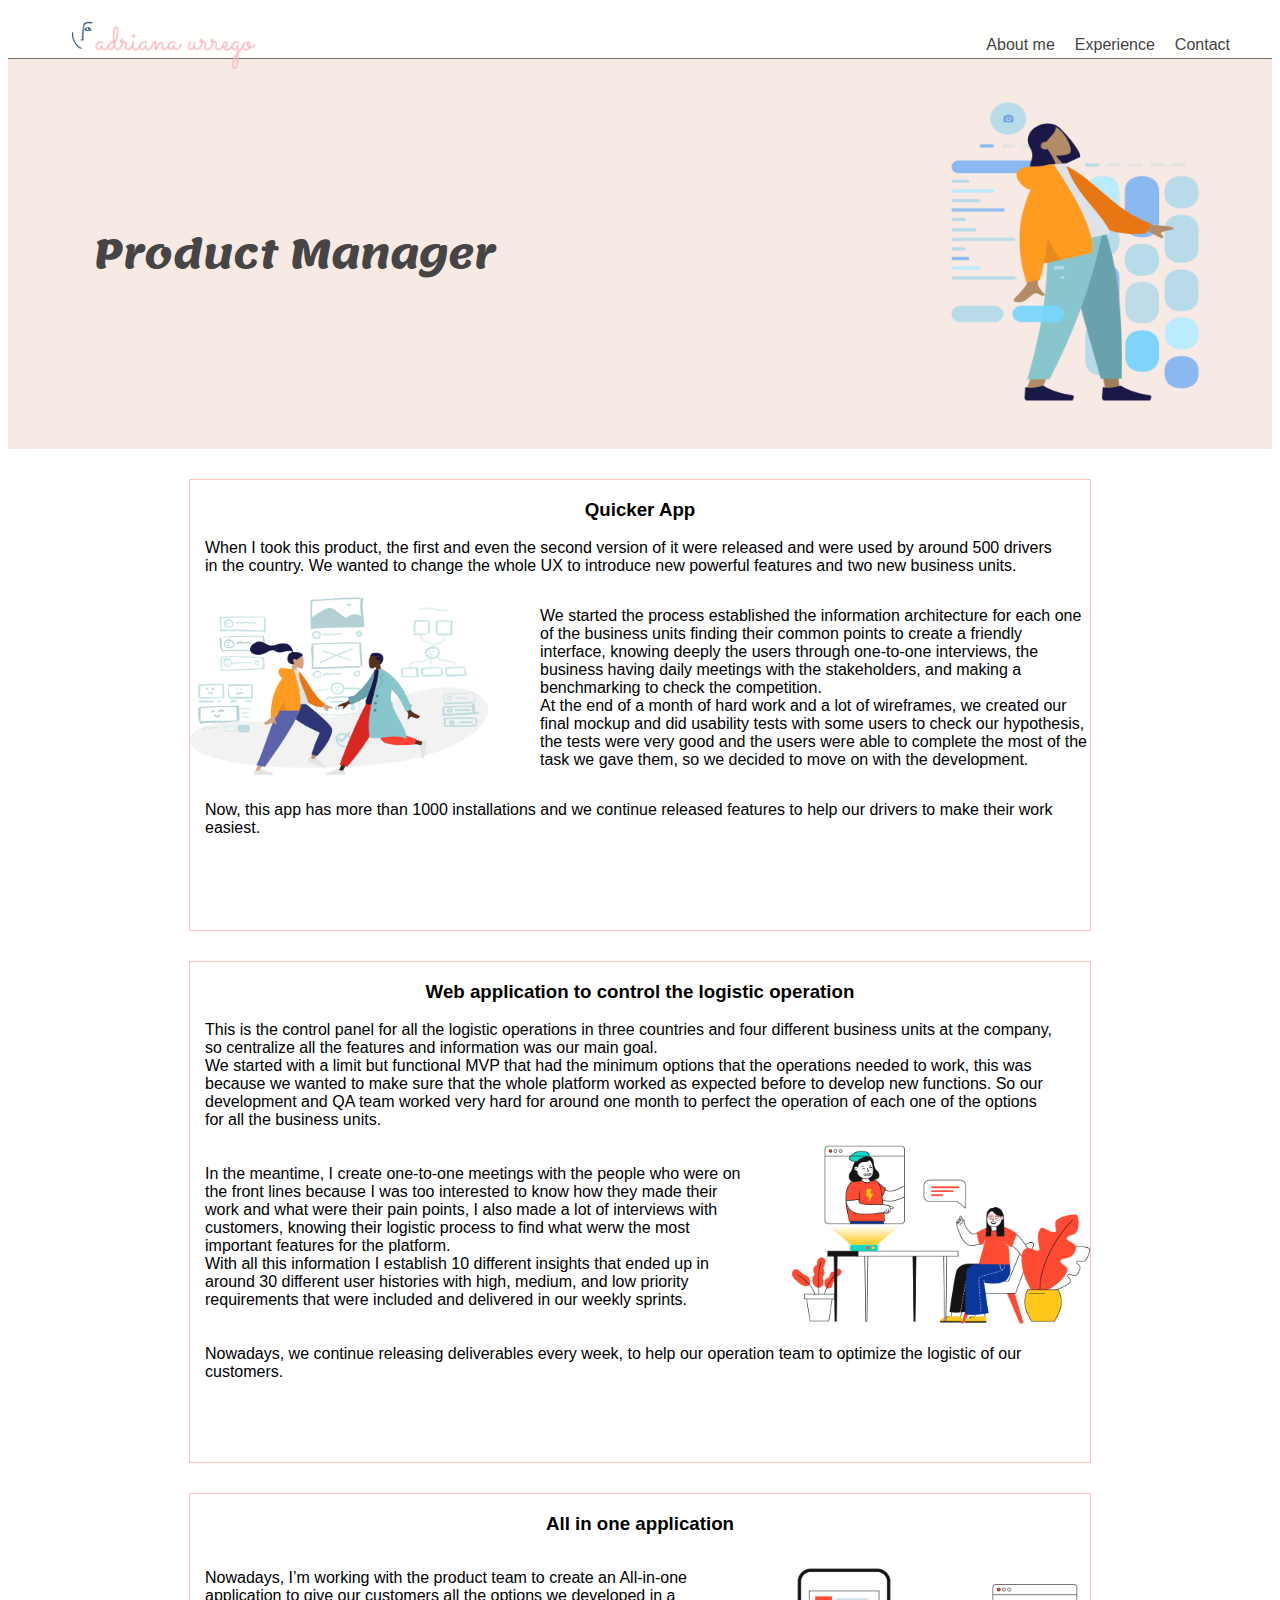
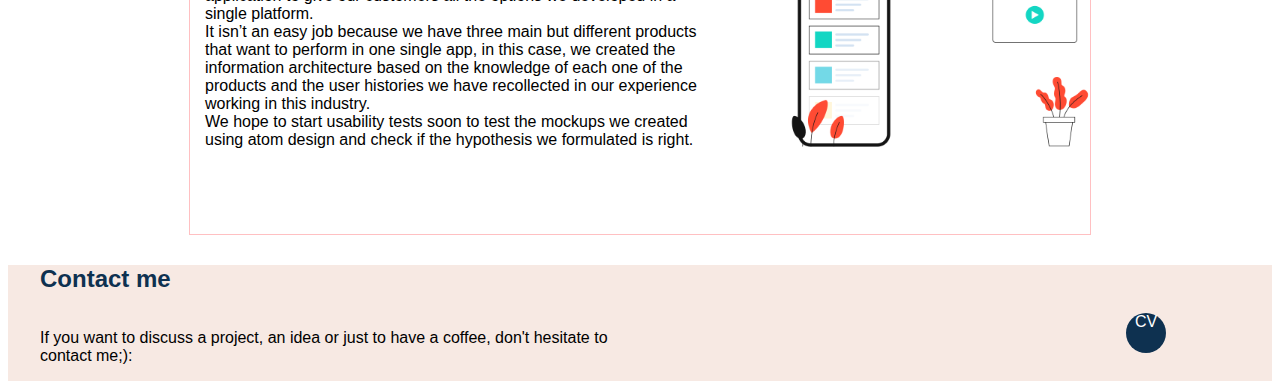
==== Product-manager/index.html @ 3c4f6ef2 "Version resposive para todas las subpaginas" ====
<!DOCTYPE html>
<html lang="en">
<head>
    <meta charset="UTF-8">
    <meta name="description" content="This is the Adriana Urrego's web site">
    <meta name="robots" content="index,follow">
    <meta name="viewport" content="width=device-width, initial-scale=1.0">
    <title>Product Management</title>
    <link rel="icon" type="image.png" href="../Images/favicon.png" />
    <link href="https://fonts.googleapis.com/css2?family=Lemonada&display=swap" rel="stylesheet">
    <link rel="stylesheet" href="./css/estilos.css">
</head>
<body>
    <i class="icon-menu burger-button" id="burger-menu"></i>
    <header class="header">
        <div class="container">
            <figure class="logo">
                <img src= "../Images/logo.png" height= "70" alt="Logo de http://adrianaurrego.com"> 
            </figure>
            <nav class="menu">
                <ol>
                    <li>
                        <a class="link" href="../Index.html" target="blank">About me</a>
                    </li>
                    <li>
                        <a class="link" href="../Index.html" target="blank">Experience</a>
                    </li>
                    <li>
                        <a class="link" href="../Index.html" target="blank">Contact</a>
                    </li>
                </ol>
            </nav>
        </div>
    </header>
    <section class="hero">
        <div class="container">
            <h1 class="hero-sentence">
                 <strong>Product Manager</strong>
            </h1>
            <figure class="hero-imageContainer">
                <img class="hero-image" src="./Images/Product-manager-hero.png" width="250" height="300" alt="Imagen principal del sitio"> 
            </figure>
        </div>
    </section>
    <section class="experience-container-first">
        <div class="container">
            <h3>Quicker App</h3>
            <p class="experince-sentence">
                When I took this product, the first and even the second version of it were released and were used by around 500 drivers in the country. We wanted to change the whole UX to introduce new powerful features and two new business units.
            </p>
            <section class="sentence-img-container">
                <p class="experience-sentence-middle">
                    We started the process established the information architecture for each one of the business units finding their common points to create a friendly interface, knowing deeply the users through one-to-one interviews, the business having daily meetings with the stakeholders, and making a benchmarking to check the competition.<br> At the end of a month of hard work and a lot of wireframes, we created our final mockup and did usability tests with some users to check our hypothesis, the tests were very good and the users were able to complete the most of the task we gave them, so we decided to move on with the development.
                </p>
                <figure class="experience-image">
                    <img src="./Images/Quicker-app.png" width="300" height="180" alt="Imagen de los proyectos de control de combustible">
                </figure>
            </section>
            <p class="experince-sentence">
                Now, this app has more than 1000 installations and we continue released features to help our drivers to make their work easiest.
            </p>
        </div>
    </section>
    <section class="experience-container">
        <div class="container">
            <h3>Web application to control the logistic operation</h3>
            <p class="experince-sentence">
                This is the control panel for all the logistic operations in three countries and four different business units at the company, so centralize all the features and information was our main goal.<br> We started with a limit but functional MVP that had the minimum options that the operations needed to work, this was because we wanted to make sure that the whole platform worked as expected before to develop new functions. So our development and QA team worked very hard for around one month to perfect the operation of each one of the options for all the business units.
            </p>
            <section class="sentence-img-container">
                <p class="experience-sentence-middle-left">
                    In the meantime, I create one-to-one meetings with the people who were on the front lines because I was too interested to know how they made their work and what were their pain points, I also made a lot of interviews with customers, knowing their logistic process to find what werw the most important features for the platform.<br> With all this information I establish 10 different insights that ended up in around 30 different user histories with high, medium, and low priority requirements that were included and delivered in our weekly sprints.
                </p>
                <figure class="experience-image">
                    <img src="./Images/Logistic-operation.png" width="300" height="180" alt="Imagen de FleetSAP">
                </figure>
            </section>
            <p class="experince-sentence">
                Nowadays, we continue releasing deliverables every week, to help our operation team to optimize the logistic of our customers.
            </p>
        </div>
    </section>
    <section class="experience-container-last">
        <div class="container">
            <h3>All in one application</h3>
            <section class="sentence-img-container">
                <p class="experince-sentence-last">
                    Nowadays, I’m working with the product team to create an All-in-one application to give our customers all the options we developed in a single platform.<br> It isn’t an easy job because we have three main but different products that want to perform in one single app, in this case, we created the information architecture based on the knowledge of each one of the products and the user histories we have recollected in our experience working in this industry.<br> We hope to start usability tests soon to test the mockups we created using atom design and check if the hypothesis we formulated is right.
                </p>
                <figure class="experience-image">
                    <img src="./Images/All-in-one.png" width="300" height="180" alt="Imagen de los proyectos de control de combustible">
                </figure>
            </section>
        </div>
    </section>
    <section id="Contact" class="contact">
        <div class="container">
            <div>
                <h2>Contact me</h2>
            </div>
            <div class="form-and-social">
                <!-- <form action="" class="form-email">
                    <div>
                        <div class="name-container">
                            <label for="name">Name</label>
                            <input type="text" id="name" class="input-name" name="name"><br/> 
                        </div>                        
                        <div class="email-container">
                            <label for="email">Email</label>
                            <input type="email" id="email" class="input-email" name="email"><br/> 
                        </div>    
                        <div class="message-container"> 
                            <label for="message">Message</label>                            
                            <input type="text" placeholder="Leave your message here" id="message" class="input-message" name="message"><br/>                             
                        </div>    
                    </div>
                    <div>
                        <button class="contact-button" type="submit">Send</button>
                    </div>
                </form> -->
                <p>If you want to discuss a project, an idea or just to have a coffee, don't hesitate to contact me;):</p>
                <div class="social">
                    <!-- <a href="" class="social-link gmail"></a> -->
                    <a href="https://twitter.com/Adri_urrego18" target="_blank" class="social-link twitter"></a>
                    <a href="https://www.linkedin.com/in/luz-adriana-urrego-m%C3%A9ndez-198406157/" target="_blank" class="social-link linkedin"></a>
                    <a href="https://github.com/AdrianaUrrego" target="_blank" class="social-link github"></a>
                    <a href="https://drive.google.com/file/d/14F1HP_ku7TA9KBJvaArZI9HIznFGgoQk/view?usp=sharing" target="_blank" class="social-link cv">CV</a>
                </div>
            </div>            
        </div>
    </section>
    <script>     
        console.log ();   
        const ipad = window.matchMedia('screen and (max-width: 767px)');
        const menu = document.querySelector('.menu');
        // console.log(menu);
        const burgerButton = document.querySelector('#burger-menu');
        // console.log(burgerButton);


        ipad.addListener(validation)

        function validation(event){
            console.log(event.matches);
            if (event.matches) {
                burgerButton.addEventListener('click', hideShow)
            } else {
                burgerButton.removeEventListener('click', hideShow)
            }
        }
        validation(ipad);

        function hideShow() {
            if (menu.classList.contains('is-active')) {
                menu.classList.remove('is-active');
            } else{
                menu.classList.add('is-active');
            }
        }
    </script>
</body>
</html>
---- Product-manager/css/estilos.css ----
@font-face {
    font-family: 'icomoon';
    src:  url('../fonts/icomoon.eot?bic415');
    src:  url('../fonts/icomoon.eot?bic415#iefix') format('embedded-opentype'),
      url('../fonts/icomoon.ttf?bic415') format('truetype'),
      url('../fonts/icomoon.woff?bic415') format('woff'),
      url('../fonts/icomoon.svg?bic415#icomoon') format('svg');
    font-weight: normal;
    font-style: normal;
    font-display: block;
  }
  
  [class^="icon-"], [class*=" icon-"] {
    /* use !important to prevent issues with browser extensions that change fonts */
    font-family: 'icomoon' !important;
    speak: never;
    font-style: normal;
    font-weight: normal;
    font-variant: normal;
    text-transform: none;
    line-height: 1;
  
    /* Better Font Rendering =========== */
    -webkit-font-smoothing: antialiased;
    -moz-osx-font-smoothing: grayscale;
  }
  
  .icon-menu:before {
    content: "\e900";
  }

html {    
    font-family: Verdana, Geneva, Tahoma, sans-serif;
}
.header{
    background-color: #FFFFFE;
    color: #464444;
    display: flex;
    justify-content: space-between;
    height: 50px;
    align-items: center;
    border-bottom: 1px solid #707070;
    flex-wrap: wrap;
}
.menu{
    height: inherit;
}
.header ol{
    margin: 0;
    padding: 0;
    list-style: none;
    display: flex;
    height: inherit;
}
.header ol li{
    height: inherit;
}
.logo{
    margin:0;
}
.header a{
    color: #464444;
    text-decoration: none;
    height: inherit;
    display: flex;
    align-items: center;
    padding: 0 10px;
}
.hero{
    height: 390px;
    background-color: #F7E9E3;  
    color: #464444;
    display: flex;
    align-items: center;
    justify-content: space-between;
    flex-wrap: wrap;
}
.hero-sentence{
    text-align: center;    
    font-family: lemonada, sans-serif;
    line-height: 1.5em;
    font-size: 40px;
    font-weight: normal;
    letter-spacing: -.2px;
    width: 510px;
    margin: 0;
}
.experience-container {
    border: 1px solid #FFC0C2;
    max-width: 900px;
    height: 500px;
    margin: 30px auto;    
}
h3{
    text-align: center;
}
.experience-container-first{
    border: 1px solid #FFC0C2;
    max-width: 900px;
    height: 450px;
    margin: 30px auto;
}
.experince-sentence{
    max-width: 850px;
    padding: 0 15px;
}
.sentence-img-container{
    display: flex;
    flex-wrap: wrap;
    justify-content: space-between;
    align-items: center;
}
.experience-sentence-middle{
    width: 550px;
    /* padding: 0 15px; */
    order: 2;
}
.experience-image{
    /* padding: 25px 10px 0 10px; */
    margin: 0;
}
.experience-sentence-middle-left{
    width: 550px;
    padding: 0 15px;
}
.experience-container-last{
    border: 1px solid #FFC0C2;
    max-width: 900px;
    height: 340px;
    margin: 30px auto; 
}
.experince-sentence-last{
    width: 500px;
    padding: 0 30px 0 15px;
}
.contact{
    background-color: #F7E9E3;
}
.contact h2{
    color: #0E3150;
}
.form-and-social{
    display: flex;
    justify-content: space-between;
    flex-wrap: wrap;
}
.form-and-social p{
    width: 50%;
}
.social{
    display: flex;
    /* justify-content: space-between; */
   align-self: baseline; 
   padding: 0 4em 0 0;
}
.social-link{
    width: 40px;
    height: 40px;s
    display: inline-block;
    margin: 0 10px;
}
.social-link.gmail{
    background-image: url('../images/gmail.svg');
}
.social-link.linkedin{
    background-image: url('../images/linkedin.svg');
}
.social-link.twitter{
    background-image: url('../images/twitter.svg');
}
.social-link.github{
    background-image: url('../images/github.svg');
    background-size: 40px 40px;
}
.social-link.cv{
    background-color: #0E3150;
    color: #FFFFFE;
    text-align: center;
    text-decoration: none;
    border-radius: 90px;
    align-self: flex-start;
}
/* .form-email label{
    width: 150px;
    margin: 10px 0;
}
.name-container{
    width: 400px;
    margin: 0 0 0 50px;
    height: 40px;
    display: flex;
}
.email-container{
    width: 400px;
    margin: 0 0 0 50px;
    height: 40px;
    display: flex;
}
.message-container{
    width: 400px;
    margin: 0 0 0 50px;
    height: 230px;
    display: flex;
}
.message-container label{
    width: 130px;
}
.input-name{
    border-radius: 5px;
    border: 1px solid #464444;
    padding: 5px 50px;
    margin: 5px;
    float: right;    
}
.input-email{
    border-radius: 5px;
    border: 1px solid #464444;
    padding: 5px 50px; 
    margin: 5px;
    float: right;    
}
.input-message{
    border-radius: 5px;
    border: 1px solid #464444;
    width: 200px;
    height: 200px;
    padding: 5px 50px 5px 5px;
    margin: 5px;
    float: right;    
}
.form-email{
    display: flex;
    /* margin: 100px 0 10px 0px; */
    /* justify-content: flex-start;
    align-content: space-between;
    flex-wrap: wrap;
}
.contact-button{
    background: #0E3150;
    color: #FFFFFE;
    border-radius: 5px;
    width: 150px;
    margin: 10px auto 0;
    padding: 5px 0;
    text-transform: uppercase;
    font-family: Verdana, Geneva, Tahoma, sans-serif;
    font-size: 18px;
    margin: 0 0 0 30px;

} */ 
.container{
    /* width: 70vw; */
    max-width: 1200px;
    margin: 0 auto;
    display: inherit;
    justify-content: inherit;
    align-items: inherit;
    height: inherit;
    font-weight: ;
    flex-wrap: inherit;
    flex: 1;
}

.burger-button{
    width: 40px;
    height: 40px;
    border-radius: 50%;
    background-color: rgba(247, 233, 227, 1);
    display: none;
    line-height: 40px;
    text-align: center;
    position: fixed;
    z-index: 4;
    left: 5px;
    top: 5px;
    color: #0E3150;    
}

@media screen and (max-width: 1024px){
    /* .contact-button {
        margin: 0 0 0 230px;
    } */
    .hero {
        height: auto;   
        position: relative;   
        overflow: hidden;
        padding: 2em;  
    }
    .hero-image {
        position: absolute;
        z-index: 1;
        left: 0;
        right: 0;
        top: 0;
        bottom: 0;
        width: 100%;
    }
    h1 {
        font-size: 2em;
        z-index: 2;
        position: relative;
    }
    .experience-container-first {
        height: 100%;
    }
    .sentence-img-container p{
        width: 55%;
        padding: 0 1% 0 2%;
        margin: 0;
    }
    .sentence-img-container figure{
        width: 30%;
        padding: 0 10% 0 0;
    }
    .experience-container{
        height: 100%;
    }
    .experience-container-last{
        height: 100%;
    }
}

@media screen and (max-width: 767px){
    .burger-button{
        display: block;
    }

    h2 {
        font-size: 1.2em;
    }
    .header {
        display: block;
        height: auto;
    }
    .header ol{
        display: block;
    }
    .header ol li {
        height: 50px;        
    }
    .header a {
        justify-content: center;
        height: 40px;
        font-size: 1.5em;
        text-decoration: underline;
        margin-bottom: .5em;
    }
    .header .logo{
        text-align: center;
    }
    .menu{
        position: fixed;
        background-color: rgba(247, 233, 227, .9);
        z-index: 3;
        top: 0;
        left: -100vw;
        bottom: 0;
        width: 100vw;
        display: flex;
        align-items: center;
        justify-content: center;
        transition: .3s;
    }

    .menu.is-active {
        left: 0;
    }
    .sentence-img-container{
        display: block;
        font-size: 16px;
    }
    .sentence-img-container p{
        width: 95%;
        padding: 0 1em;
        height: auto; 
    }
    .sentence-img-container figure{
        margin: 0 8em;
    }
    .social {
        /* flex-direction: column; */
        padding: 0;
        margin: 0 auto;
    }
    .social-link {
        width: 2.5em;
        height: 2.5em;
        margin: .5em;
    }   
    .contact{
        font-size: 16px;
    }
    .form-and-social p{
        width: 100vw;
        font-size: .9em;
    }
    /* .contact h2{
        font-size: 1em;
    } */
    /* .name-container label{
        font-size: .8em;
    }
    .email-container label{
        font-size: .8em;
    }
    .message-container label{
        font-size: .8em;
    }
    .form-email {
        font-size: 16px;
    }
    .contact-button {
        font-size: 1em;
    } */
}

@media screen and (max-width: 480px){
    .hero-sentence{
        font-size: 1.5em;
        text-align: initial;
    }
    .experience-container-first{
        font-size: 16px;
    }
    h3{
        font-size: 1em;
    }
    .experince-sentence{
        font-size: .8em;
    }
    .sentence-img-container p{
        font-size: .8em;
    }
    .sentence-img-container figure{
        margin: 0 4em;
    }
    /* .name-container label{
        width: 7em;
    }
    .email-container label{
        width: 7em;
    }
    .message-container label{
        width: 7em;
    }
    .name-container {
        width: 75%;
        margin: 0;
    }
    .email-container {
        width: 75%;
        margin: 0;
    }
    .message-container {
        width: 75%;
        margin: 0;
    }
    .contact-button {
        margin: 0 auto;
    }
    .form-email {
        max-width: 75%;
    }
    .input-name {
        padding: 0;
    }
    .input-email {
        padding: 0;
    }
    .input-message {
        padding: 0;
    } */
}

@media screen and (max-width: 320px){
    /* .input-name {
        padding: 0;
    }
    .input-email {
        padding: 0;
    }
    .input-message {
        padding: 0;
    } */
    .hero-sentence {
        font-size: 1.2em;        
    }
    .hero{
        padding: 2em 1em;
    }
    .sentence-img-container figure{
        margin: auto;
        width: 100%;
    }
}
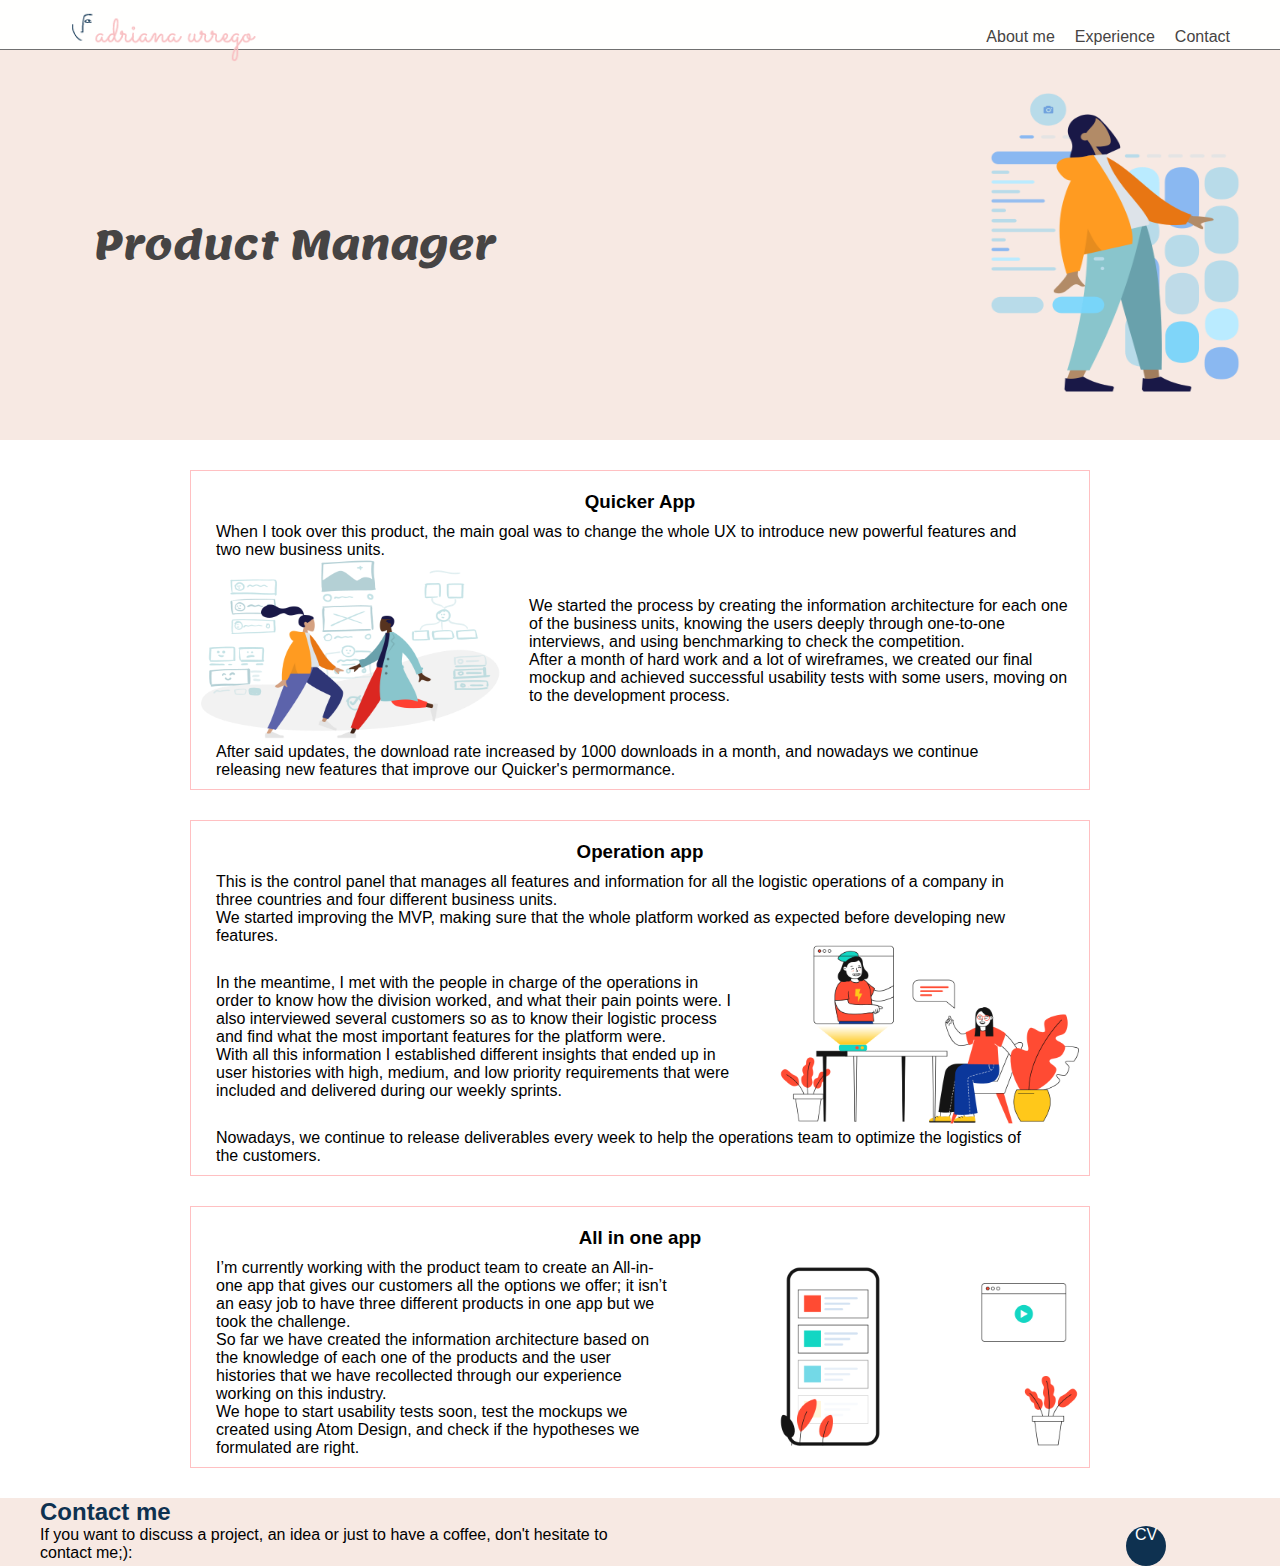
==== commit ce09c85a: "Se actualizan copys" ====
--- a/Product-manager/index.html
+++ b/Product-manager/index.html
@@ -46,46 +46,46 @@
         <div class="container">
             <h3>Quicker App</h3>
             <p class="experince-sentence">
-                When I took this product, the first and even the second version of it were released and were used by around 500 drivers in the country. We wanted to change the whole UX to introduce new powerful features and two new business units.
+                When I took over this product, the main goal was to change the whole UX to introduce new powerful features and two new business units.
             </p>
             <section class="sentence-img-container">
                 <p class="experience-sentence-middle">
-                    We started the process established the information architecture for each one of the business units finding their common points to create a friendly interface, knowing deeply the users through one-to-one interviews, the business having daily meetings with the stakeholders, and making a benchmarking to check the competition.<br> At the end of a month of hard work and a lot of wireframes, we created our final mockup and did usability tests with some users to check our hypothesis, the tests were very good and the users were able to complete the most of the task we gave them, so we decided to move on with the development.
+                    We started the process by creating the information architecture for each one of the business units, knowing the users deeply through one-to-one interviews, and using benchmarking to check the competition.<br> After a month of hard work and a lot of wireframes, we created our final mockup and achieved successful usability tests with some users, moving on to the development process.
                 </p>
                 <figure class="experience-image">
                     <img src="./Images/Quicker-app.png" width="300" height="180" alt="Imagen de los proyectos de control de combustible">
                 </figure>
             </section>
             <p class="experince-sentence">
-                Now, this app has more than 1000 installations and we continue released features to help our drivers to make their work easiest.
+                After said updates, the download rate increased by 1000 downloads in a month, and nowadays we continue releasing new features that improve our Quicker's permormance.
             </p>
         </div>
     </section>
     <section class="experience-container">
         <div class="container">
-            <h3>Web application to control the logistic operation</h3>
+            <h3>Operation app</h3>
             <p class="experince-sentence">
-                This is the control panel for all the logistic operations in three countries and four different business units at the company, so centralize all the features and information was our main goal.<br> We started with a limit but functional MVP that had the minimum options that the operations needed to work, this was because we wanted to make sure that the whole platform worked as expected before to develop new functions. So our development and QA team worked very hard for around one month to perfect the operation of each one of the options for all the business units.
+                This is the control panel that manages all features and information for all the logistic operations of a company in three countries and four different business units.<br> We started improving the MVP, making sure that the whole platform worked as expected before developing new features. 
             </p>
             <section class="sentence-img-container">
                 <p class="experience-sentence-middle-left">
-                    In the meantime, I create one-to-one meetings with the people who were on the front lines because I was too interested to know how they made their work and what were their pain points, I also made a lot of interviews with customers, knowing their logistic process to find what werw the most important features for the platform.<br> With all this information I establish 10 different insights that ended up in around 30 different user histories with high, medium, and low priority requirements that were included and delivered in our weekly sprints.
+                    In the meantime, I met with the people in charge of the operations in order to know how the division worked, and what their pain points were. I also interviewed several customers so as to know their logistic process and find what the most important features for the platform were.<br> With all this information I established different insights that ended up in user histories with high, medium, and low priority requirements that were included and delivered during our weekly sprints. 
                 </p>
                 <figure class="experience-image">
                     <img src="./Images/Logistic-operation.png" width="300" height="180" alt="Imagen de FleetSAP">
                 </figure>
             </section>
             <p class="experince-sentence">
-                Nowadays, we continue releasing deliverables every week, to help our operation team to optimize the logistic of our customers.
+                Nowadays, we continue to release deliverables every week to help the operations team to optimize the logistics of the customers.
             </p>
         </div>
     </section>
     <section class="experience-container-last">
         <div class="container">
-            <h3>All in one application</h3>
+            <h3>All in one app</h3>
             <section class="sentence-img-container">
                 <p class="experince-sentence-last">
-                    Nowadays, I’m working with the product team to create an All-in-one application to give our customers all the options we developed in a single platform.<br> It isn’t an easy job because we have three main but different products that want to perform in one single app, in this case, we created the information architecture based on the knowledge of each one of the products and the user histories we have recollected in our experience working in this industry.<br> We hope to start usability tests soon to test the mockups we created using atom design and check if the hypothesis we formulated is right.
+                    I’m currently working with the product team to create an All-in-one app that gives our customers all the options we offer; it isn’t an easy job to have three different products in one app but we took the challenge.<br> So far we have created the information architecture based on the knowledge of each one of the products and the user histories that we have recollected through our experience working on this industry.<br> We hope to start usability tests soon, test the mockups we created using Atom Design, and check if the hypotheses we formulated are right.
                 </p>
                 <figure class="experience-image">
                     <img src="./Images/All-in-one.png" width="300" height="180" alt="Imagen de los proyectos de control de combustible">
--- a/Product-manager/css/estilos.css
+++ b/Product-manager/css/estilos.css
@@ -28,7 +28,11 @@
   .icon-menu:before {
     content: "\e900";
   }
-
+*{
+    box-sizing: border-box;
+    margin: 0;
+    padding: 0;
+}
 html {    
     font-family: Verdana, Geneva, Tahoma, sans-serif;
 }
@@ -88,17 +92,20 @@
 .experience-container {
     border: 1px solid #FFC0C2;
     max-width: 900px;
-    height: 500px;
-    margin: 30px auto;    
+    height: auto;
+    margin: 30px auto;
+    padding: 10px;    
 }
 h3{
     text-align: center;
+    padding: 10px 0;
 }
 .experience-container-first{
     border: 1px solid #FFC0C2;
     max-width: 900px;
-    height: 450px;
+    height: auto;
     margin: 30px auto;
+    padding: 10px;
 }
 .experince-sentence{
     max-width: 850px;
@@ -126,8 +133,9 @@
 .experience-container-last{
     border: 1px solid #FFC0C2;
     max-width: 900px;
-    height: 340px;
-    margin: 30px auto; 
+    height: auto;
+    margin: 30px auto;
+    padding: 10px; 
 }
 .experince-sentence-last{
     width: 500px;
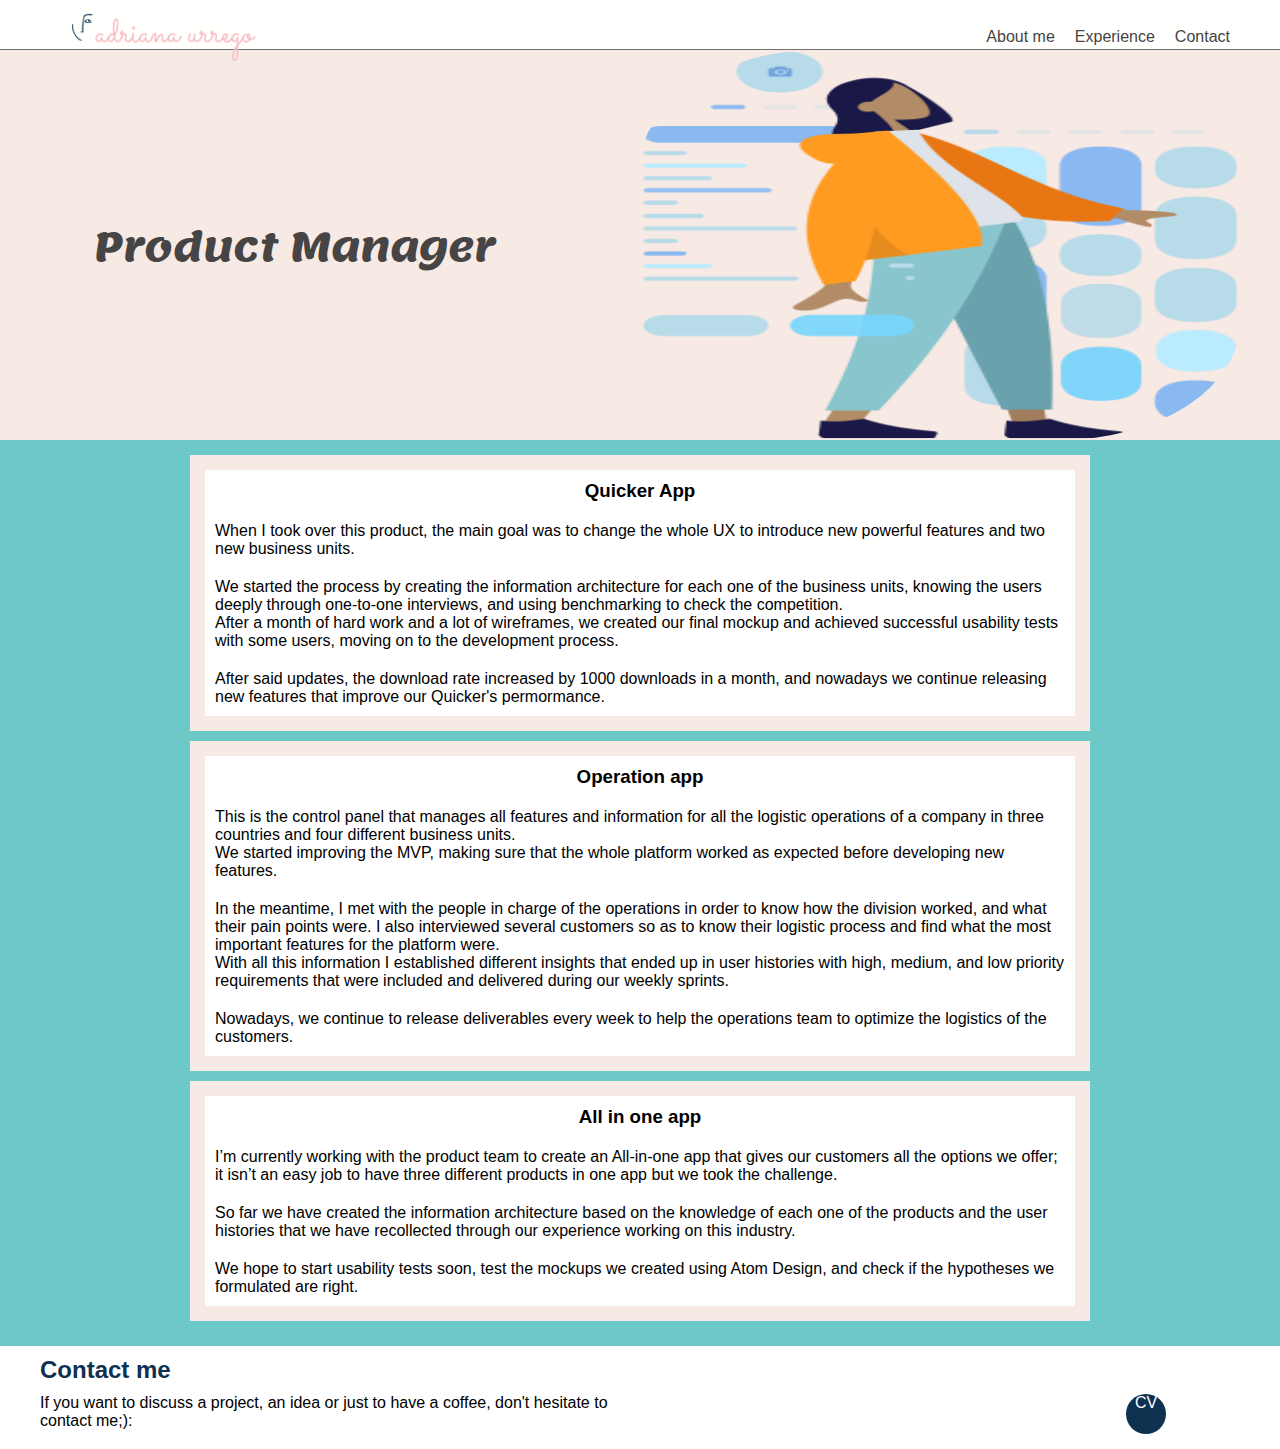
==== commit 580422ce: "Se cambia la estructura de la experiencia" ====
--- a/Product-manager/index.html
+++ b/Product-manager/index.html
@@ -38,60 +38,68 @@
                  <strong>Product Manager</strong>
             </h1>
             <figure class="hero-imageContainer">
-                <img class="hero-image" src="./Images/Product-manager-hero.png" width="250" height="300" alt="Imagen principal del sitio"> 
+                <img class="hero-image" src="./Images/Product-manager-hero.png" width="600" height="390" alt="Imagen principal del sitio"> 
             </figure>
         </div>
     </section>
-    <section class="experience-container-first">
-        <div class="container">
-            <h3>Quicker App</h3>
-            <p class="experince-sentence">
-                When I took over this product, the main goal was to change the whole UX to introduce new powerful features and two new business units.
-            </p>
-            <section class="sentence-img-container">
-                <p class="experience-sentence-middle">
-                    We started the process by creating the information architecture for each one of the business units, knowing the users deeply through one-to-one interviews, and using benchmarking to check the competition.<br> After a month of hard work and a lot of wireframes, we created our final mockup and achieved successful usability tests with some users, moving on to the development process.
+    <section class="experience">
+        <article class="experience-container">
+            <div class="container">
+                <h3>Quicker App</h3>
+                <p class="experience-sentence">
+                    When I took over this product, the main goal was to change the whole UX to introduce new powerful features and two new business units.
                 </p>
-                <figure class="experience-image">
-                    <img src="./Images/Quicker-app.png" width="300" height="180" alt="Imagen de los proyectos de control de combustible">
-                </figure>
-            </section>
-            <p class="experince-sentence">
-                After said updates, the download rate increased by 1000 downloads in a month, and nowadays we continue releasing new features that improve our Quicker's permormance.
-            </p>
-        </div>
-    </section>
-    <section class="experience-container">
-        <div class="container">
-            <h3>Operation app</h3>
-            <p class="experince-sentence">
-                This is the control panel that manages all features and information for all the logistic operations of a company in three countries and four different business units.<br> We started improving the MVP, making sure that the whole platform worked as expected before developing new features. 
-            </p>
-            <section class="sentence-img-container">
-                <p class="experience-sentence-middle-left">
-                    In the meantime, I met with the people in charge of the operations in order to know how the division worked, and what their pain points were. I also interviewed several customers so as to know their logistic process and find what the most important features for the platform were.<br> With all this information I established different insights that ended up in user histories with high, medium, and low priority requirements that were included and delivered during our weekly sprints. 
+                <section class="sentence-img-container">
+                    <p class="experience-sentence">
+                        We started the process by creating the information architecture for each one of the business units, knowing the users deeply through one-to-one interviews, and using benchmarking to check the competition.<br> After a month of hard work and a lot of wireframes, we created our final mockup and achieved successful usability tests with some users, moving on to the development process.
+                    </p>
+                    <!-- <figure class="experience-image">
+                        <img src="./Images/Quicker-app.png" width="300" height="180" alt="Imagen de los proyectos de control de combustible">
+                    </figure> -->
+                </section>
+                <p class="experience-sentence">
+                    After said updates, the download rate increased by 1000 downloads in a month, and nowadays we continue releasing new features that improve our Quicker's permormance.
                 </p>
-                <figure class="experience-image">
-                    <img src="./Images/Logistic-operation.png" width="300" height="180" alt="Imagen de FleetSAP">
-                </figure>
-            </section>
-            <p class="experince-sentence">
-                Nowadays, we continue to release deliverables every week to help the operations team to optimize the logistics of the customers.
-            </p>
-        </div>
-    </section>
-    <section class="experience-container-last">
-        <div class="container">
-            <h3>All in one app</h3>
-            <section class="sentence-img-container">
-                <p class="experince-sentence-last">
-                    I’m currently working with the product team to create an All-in-one app that gives our customers all the options we offer; it isn’t an easy job to have three different products in one app but we took the challenge.<br> So far we have created the information architecture based on the knowledge of each one of the products and the user histories that we have recollected through our experience working on this industry.<br> We hope to start usability tests soon, test the mockups we created using Atom Design, and check if the hypotheses we formulated are right.
+            </div>
+        </article>
+        <article class="experience-container">
+            <div class="container">
+                <h3>Operation app</h3>
+                <p class="experience-sentence">
+                    This is the control panel that manages all features and information for all the logistic operations of a company in three countries and four different business units.<br> We started improving the MVP, making sure that the whole platform worked as expected before developing new features. 
                 </p>
-                <figure class="experience-image">
-                    <img src="./Images/All-in-one.png" width="300" height="180" alt="Imagen de los proyectos de control de combustible">
-                </figure>
-            </section>
-        </div>
+                <section class="sentence-img-container">
+                    <p class="experience-sentence">
+                        In the meantime, I met with the people in charge of the operations in order to know how the division worked, and what their pain points were. I also interviewed several customers so as to know their logistic process and find what the most important features for the platform were.<br> With all this information I established different insights that ended up in user histories with high, medium, and low priority requirements that were included and delivered during our weekly sprints. 
+                    </p>
+                    <!-- <figure class="experience-image">
+                        <img src="./Images/Logistic-operation.png" width="300" height="180" alt="Imagen de FleetSAP">
+                    </figure> -->
+                </section>
+                <p class="experience-sentence">
+                    Nowadays, we continue to release deliverables every week to help the operations team to optimize the logistics of the customers.
+                </p>
+            </div>
+        </article>
+        <article class="experience-container">
+            <div class="container">
+                <h3>All in one app</h3>
+                <section class="sentence-img-container">
+                    <p class="experience-sentence">
+                        I’m currently working with the product team to create an All-in-one app that gives our customers all the options we offer; it isn’t an easy job to have three different products in one app but we took the challenge.
+                    </p>
+                    <p class="experience-sentence">
+                        So far we have created the information architecture based on the knowledge of each one of the products and the user histories that we have recollected through our experience working on this industry.
+                    </p>
+                    <p class="experience-sentence">
+                        We hope to start usability tests soon, test the mockups we created using Atom Design, and check if the hypotheses we formulated are right.
+                    </p>
+                    <!-- <figure class="experience-image">
+                        <img src="./Images/All-in-one.png" width="300" height="180" alt="Imagen de los proyectos de control de combustible">
+                    </figure> -->
+                </section>
+            </div>
+        </article>
     </section>
     <section id="Contact" class="contact">
         <div class="container">
--- a/Product-manager/css/estilos.css
+++ b/Product-manager/css/estilos.css
@@ -89,27 +89,35 @@
     width: 510px;
     margin: 0;
 }
+.hero-image {
+    border-radius: 30%;
+}
+.experience {
+    background-color: #6DC9C8;
+    margin: 0;
+    padding: 15px 0;
+}
 .experience-container {
-    border: 1px solid #FFC0C2;
+    border: 15px solid #F7E9E3;
     max-width: 900px;
-    height: auto;
-    margin: 30px auto;
-    padding: 10px;    
+    /* height: auto; */
+    margin: 0 auto 10px;
+    background-color: white;   
 }
 h3{
     text-align: center;
     padding: 10px 0;
 }
-.experience-container-first{
+/* .experience-container-first{
     border: 1px solid #FFC0C2;
     max-width: 900px;
     height: auto;
     margin: 30px auto;
     padding: 10px;
-}
-.experince-sentence{
-    max-width: 850px;
-    padding: 0 15px;
+} */
+.experience-sentence{
+    /* max-width: 850px; */
+    padding: 10px;
 }
 .sentence-img-container{
     display: flex;
@@ -142,10 +150,12 @@
     padding: 0 30px 0 15px;
 }
 .contact{
-    background-color: #F7E9E3;
+    background-color: white;
+    margin-bottom: 15px;
 }
 .contact h2{
     color: #0E3150;
+    margin: 10px 0;
 }
 .form-and-social{
     display: flex;
@@ -289,7 +299,7 @@
         margin: 0 0 0 230px;
     } */
     .hero {
-        height: auto;   
+        height: 200px;   
         position: relative;   
         overflow: hidden;
         padding: 2em;  
@@ -302,29 +312,35 @@
         top: 0;
         bottom: 0;
         width: 100%;
+        border-radius: 0%
     }
     h1 {
         font-size: 2em;
         z-index: 2;
         position: relative;
-    }
-    .experience-container-first {
+        color: white;
+    }
+    .experience {
+        padding: 15px;
+    }
+    .experience-container {
         height: 100%;
     }
-    .sentence-img-container p{
-        width: 55%;
-        padding: 0 1% 0 2%;
-        margin: 0;
-    }
-    .sentence-img-container figure{
+    .experience-sentence{
+        /* width: 55%; */
+        padding: 1em;
+        /* margin: 0; */
+    }
+    /* .sentence-img-container figure{
         width: 30%;
         padding: 0 10% 0 0;
     }
-    .experience-container{
-        height: 100%;
-    }
+    
     .experience-container-last{
         height: 100%;
+    } */
+    .contact {
+        padding: 15px;
     }
 }
 
@@ -377,14 +393,14 @@
         display: block;
         font-size: 16px;
     }
-    .sentence-img-container p{
+    .experience-sentence{
         width: 95%;
-        padding: 0 1em;
+        padding: 1em;
         height: auto; 
     }
-    .sentence-img-container figure{
+    /* .sentence-img-container figure{
         margin: 0 8em;
-    }
+    } */
     .social {
         /* flex-direction: column; */
         padding: 0;
@@ -433,7 +449,7 @@
     h3{
         font-size: 1em;
     }
-    .experince-sentence{
+    .experience-sentence{
         font-size: .8em;
     }
     .sentence-img-container p{
@@ -496,10 +512,13 @@
     .hero{
         padding: 2em 1em;
     }
-    .sentence-img-container figure{
+    .experience-container {
+        border: 10px solid #F7E9E3;
+    }
+    /* .sentence-img-container figure{
         margin: auto;
         width: 100%;
-    }
-}
-
-
+    } */
+}
+
+
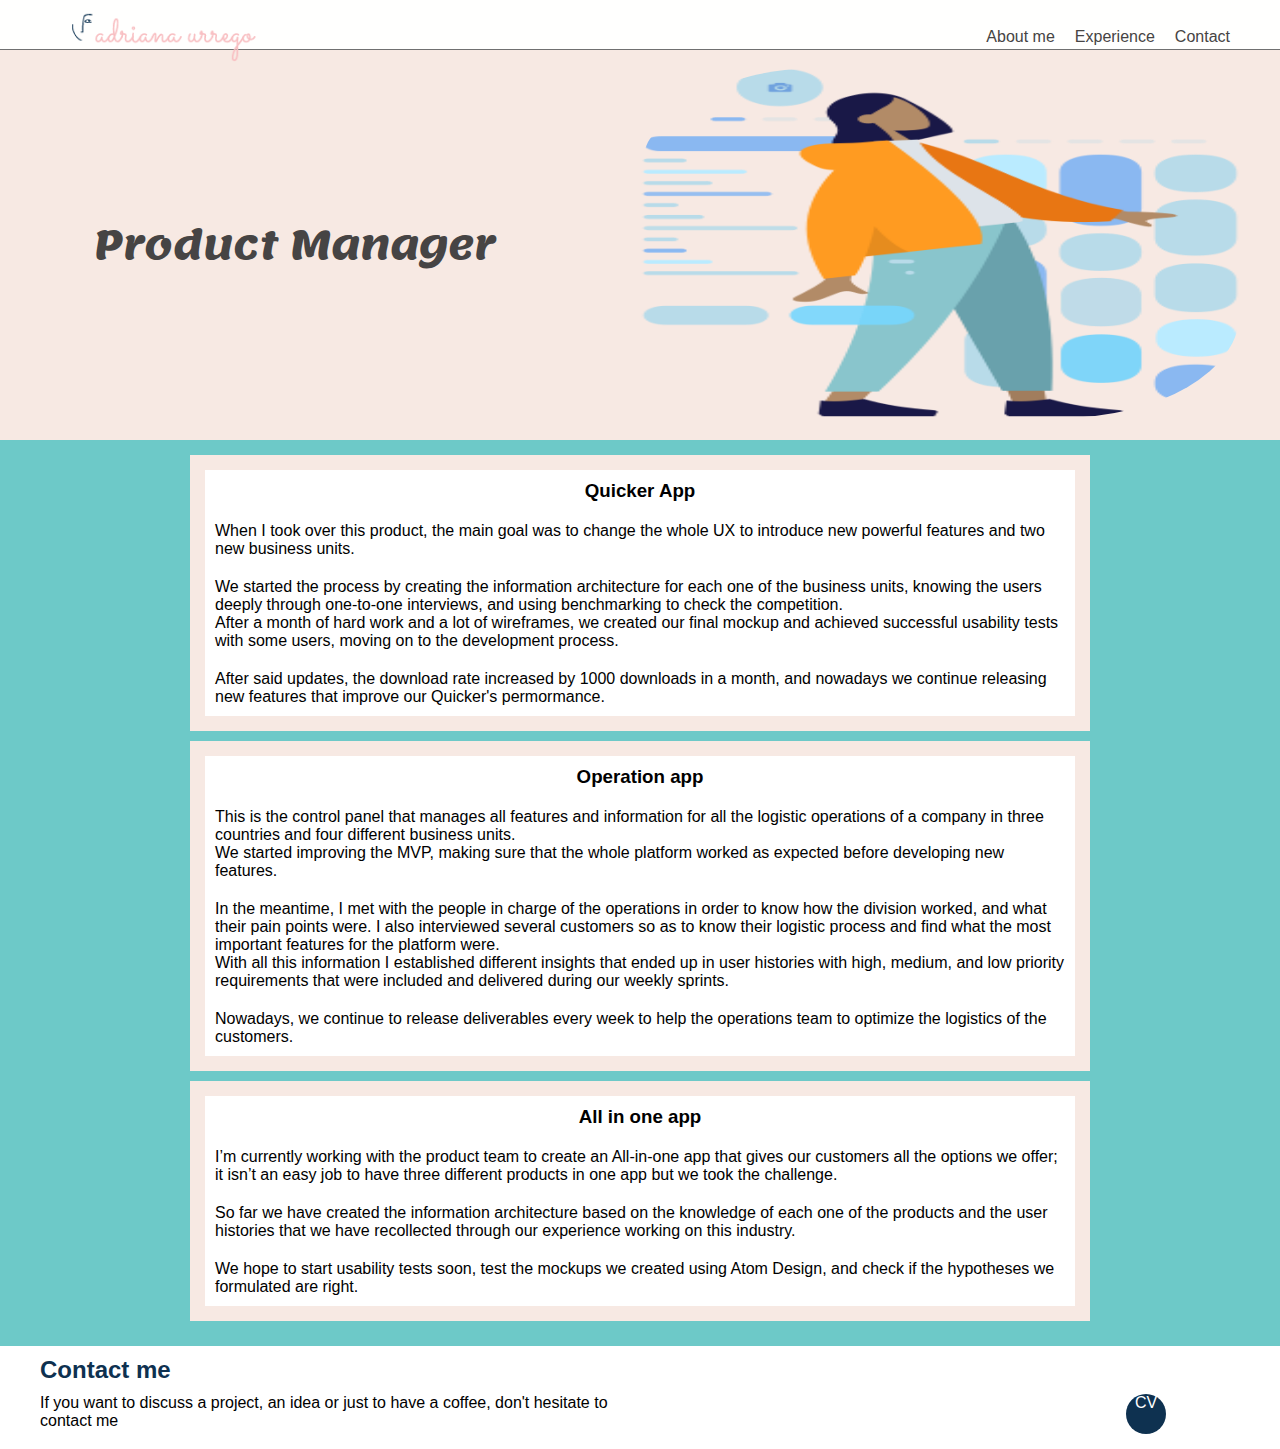
==== commit b18cda1f: "Cambio en el segmento experiencia" ====
--- a/Product-manager/index.html
+++ b/Product-manager/index.html
@@ -38,7 +38,7 @@
                  <strong>Product Manager</strong>
             </h1>
             <figure class="hero-imageContainer">
-                <img class="hero-image" src="./Images/Product-manager-hero.png" width="600" height="390" alt="Imagen principal del sitio"> 
+                <img class="hero-image" src="./Images/Product-manager-hero.png" width="600" height="350" alt="Imagen principal del sitio"> 
             </figure>
         </div>
     </section>
@@ -126,7 +126,7 @@
                         <button class="contact-button" type="submit">Send</button>
                     </div>
                 </form> -->
-                <p>If you want to discuss a project, an idea or just to have a coffee, don't hesitate to contact me;):</p>
+                <p>If you want to discuss a project, an idea or just to have a coffee, don't hesitate to contact me</p>
                 <div class="social">
                     <!-- <a href="" class="social-link gmail"></a> -->
                     <a href="https://twitter.com/Adri_urrego18" target="_blank" class="social-link twitter"></a>
--- a/Product-manager/css/estilos.css
+++ b/Product-manager/css/estilos.css
@@ -307,18 +307,18 @@
     .hero-image {
         position: absolute;
         z-index: 1;
-        left: 0;
+        /* left: 0; */
         right: 0;
         top: 0;
         bottom: 0;
-        width: 100%;
-        border-radius: 0%
+        width: 50%;
+        border-radius: 20%
     }
     h1 {
         font-size: 2em;
         z-index: 2;
         position: relative;
-        color: white;
+        /* color: white; */
     }
     .experience {
         padding: 15px;
@@ -344,7 +344,7 @@
     }
 }
 
-@media screen and (max-width: 767px){
+@media screen and (max-width: 768px){
     .burger-button{
         display: block;
     }
@@ -389,6 +389,16 @@
     .menu.is-active {
         left: 0;
     }
+    h1 {
+        color: white;
+    }
+    .hero-image {
+        position: absolute;
+        left: 0;
+        width: 80%;
+        margin: 0 auto;
+        border-radius: 0%;
+    }
     .sentence-img-container{
         display: block;
         font-size: 16px;
@@ -439,6 +449,16 @@
 }
 
 @media screen and (max-width: 480px){
+    .hero-image {
+        position: absolute;
+        z-index: 1;
+        left: 0;
+        right: 0;
+        top: 0;
+        bottom: 0;
+        width: 100%;
+        border-radius: 0%
+    }
     .hero-sentence{
         font-size: 1.5em;
         text-align: initial;
@@ -506,6 +526,9 @@
     .input-message {
         padding: 0;
     } */
+    .hero-image {
+        height: auto;
+    }
     .hero-sentence {
         font-size: 1.2em;        
     }
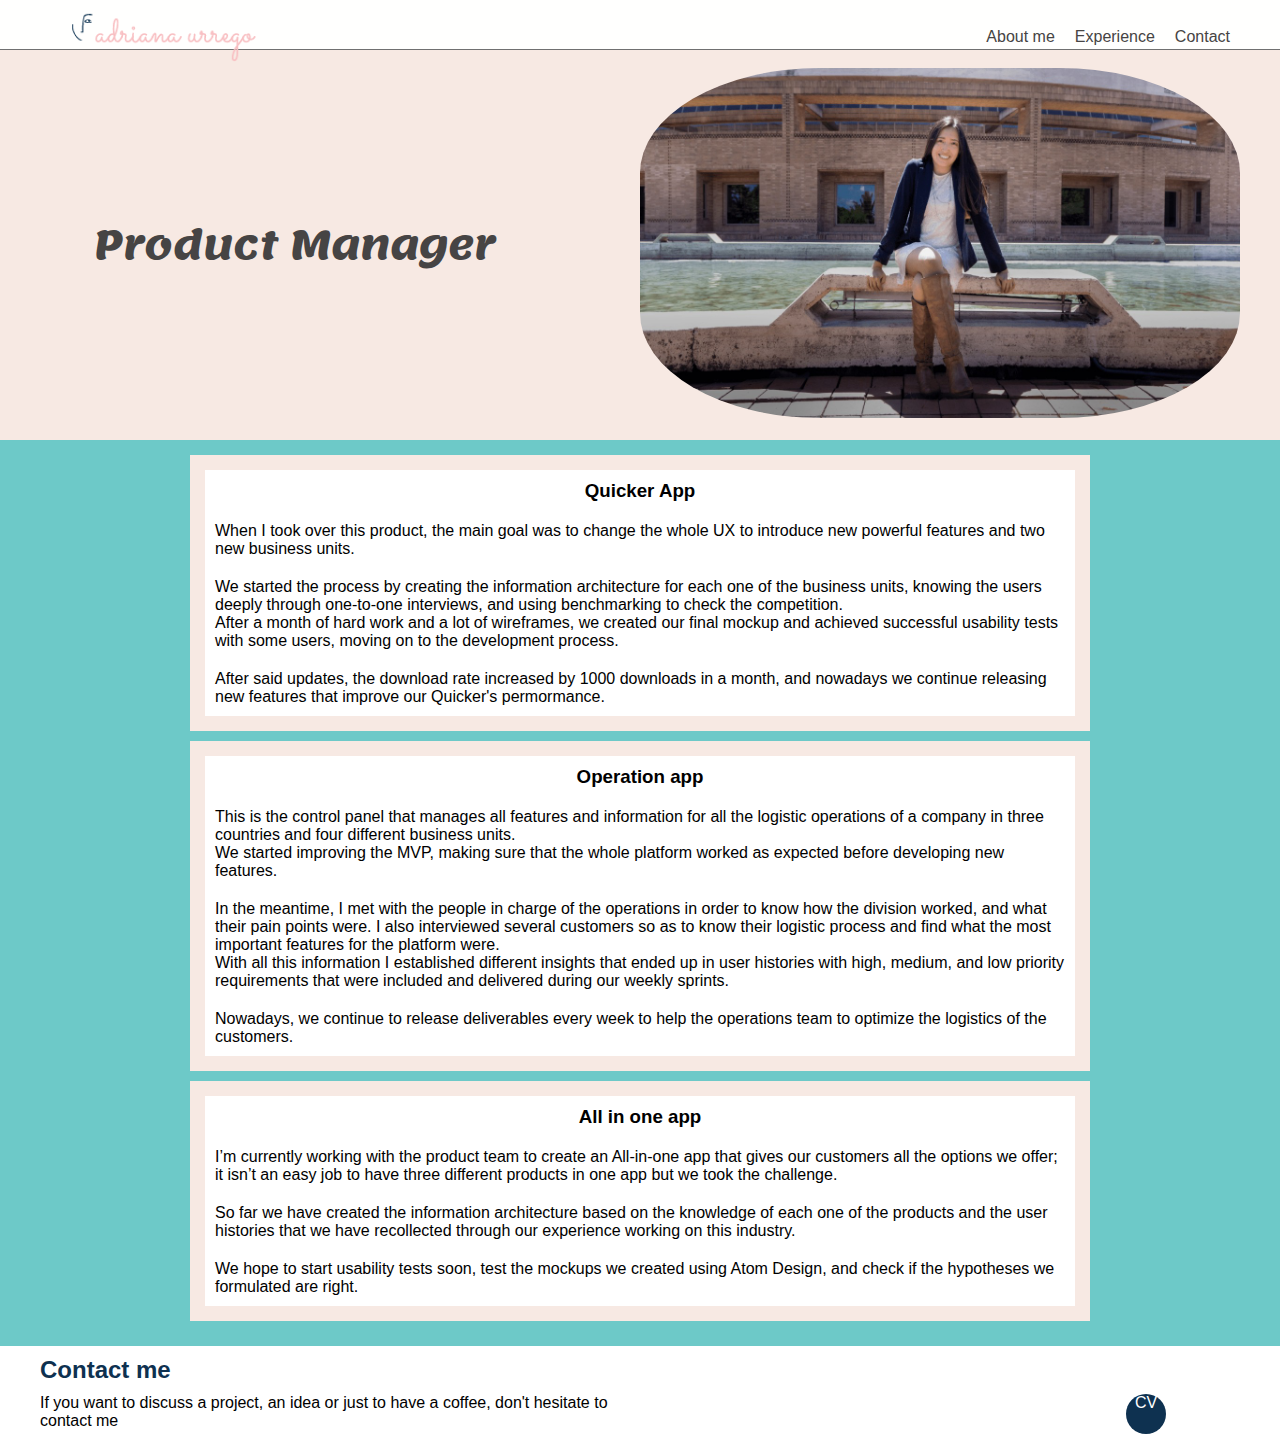
==== commit be2e6bf3: "Cambio general en imagenes" ====
--- a/Product-manager/index.html
+++ b/Product-manager/index.html
@@ -38,7 +38,7 @@
                  <strong>Product Manager</strong>
             </h1>
             <figure class="hero-imageContainer">
-                <img class="hero-image" src="./Images/Product-manager-hero.png" width="600" height="350" alt="Imagen principal del sitio"> 
+                <img class="hero-image" src="./Images/Product-manager-hero.jpeg" width="600" height="350" alt="Imagen principal del sitio"> 
             </figure>
         </div>
     </section>
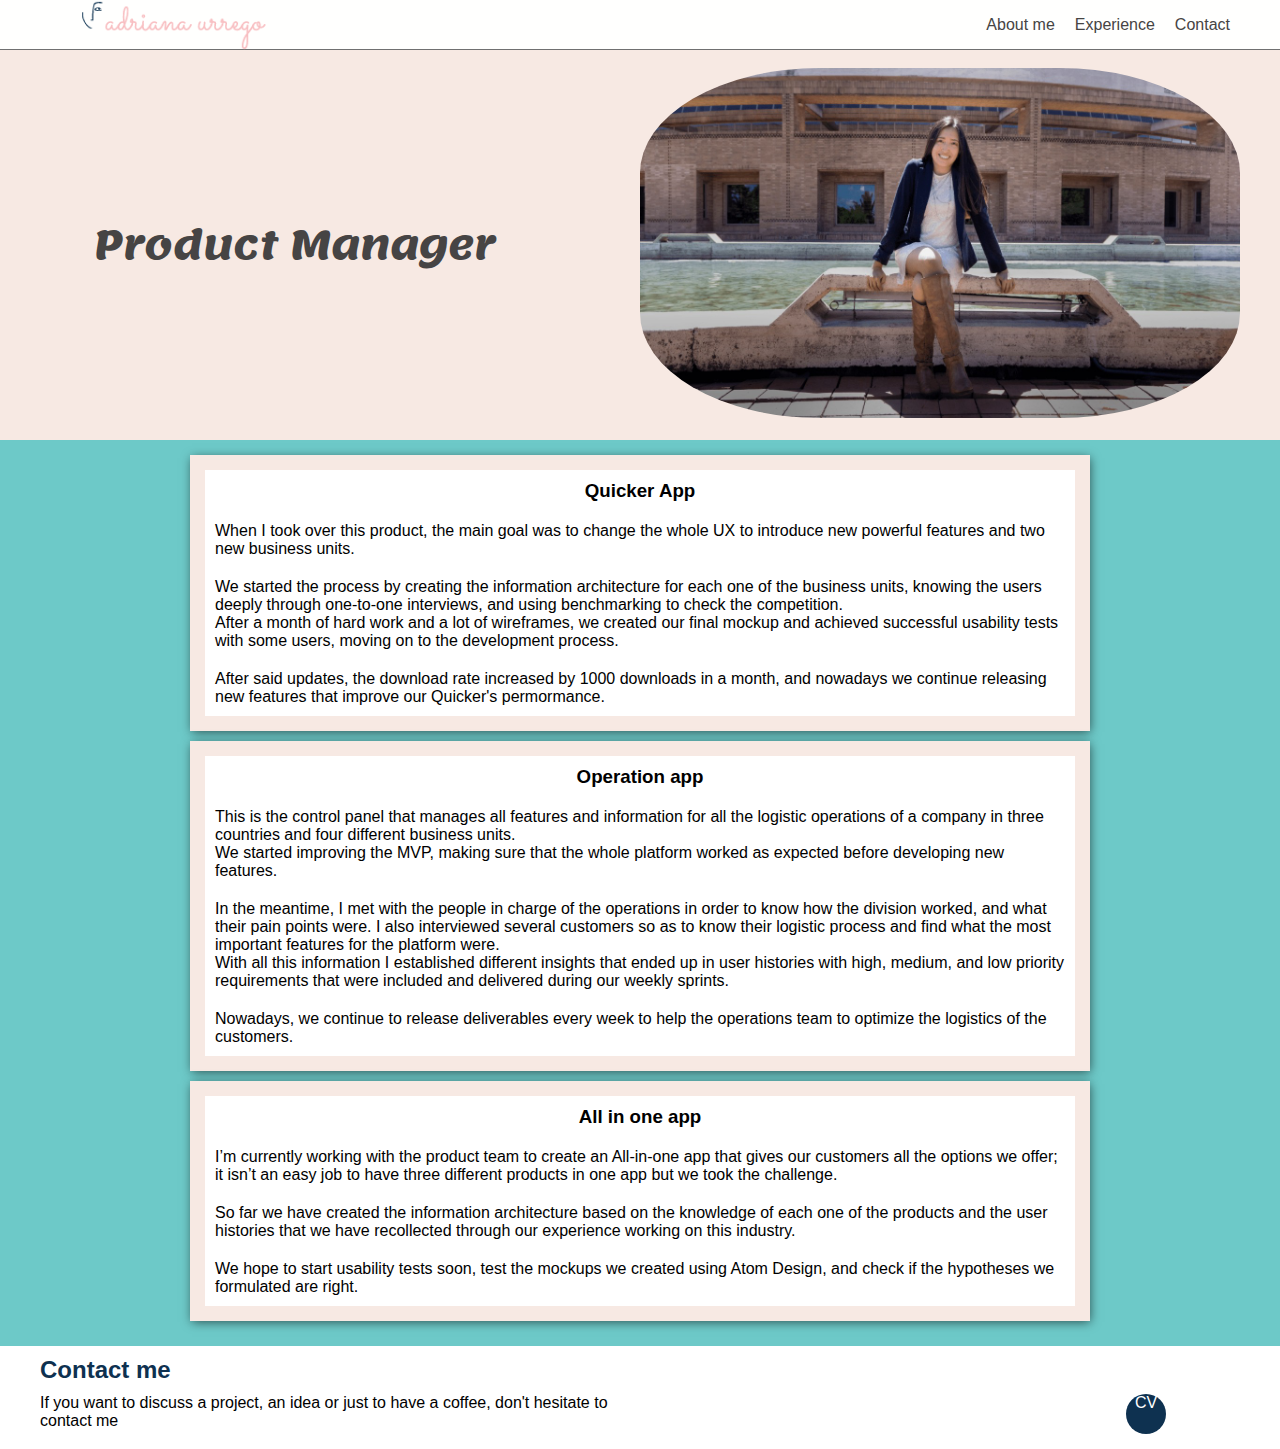
==== commit 662625dc: "Se añaden algunas sombras a las tarjetas" ====
--- a/Product-manager/index.html
+++ b/Product-manager/index.html
@@ -14,9 +14,11 @@
     <i class="icon-menu burger-button" id="burger-menu"></i>
     <header class="header">
         <div class="container">
-            <figure class="logo">
-                <img src= "../Images/logo.png" height= "70" alt="Logo de http://adrianaurrego.com"> 
-            </figure>
+            <a href="../Index.html" target="blank">
+                <figure class="logo">
+                    <img src= "../Images/logo.png" height= "70" alt="Logo de http://adrianaurrego.com"> 
+                </figure>
+            </a>
             <nav class="menu">
                 <ol>
                     <li>
--- a/Product-manager/css/estilos.css
+++ b/Product-manager/css/estilos.css
@@ -102,7 +102,8 @@
     max-width: 900px;
     /* height: auto; */
     margin: 0 auto 10px;
-    background-color: white;   
+    background-color: white; 
+    box-shadow: 1px 2px 10px -1px rgba(0, 0, 0, 0.60);  
 }
 h3{
     text-align: center;
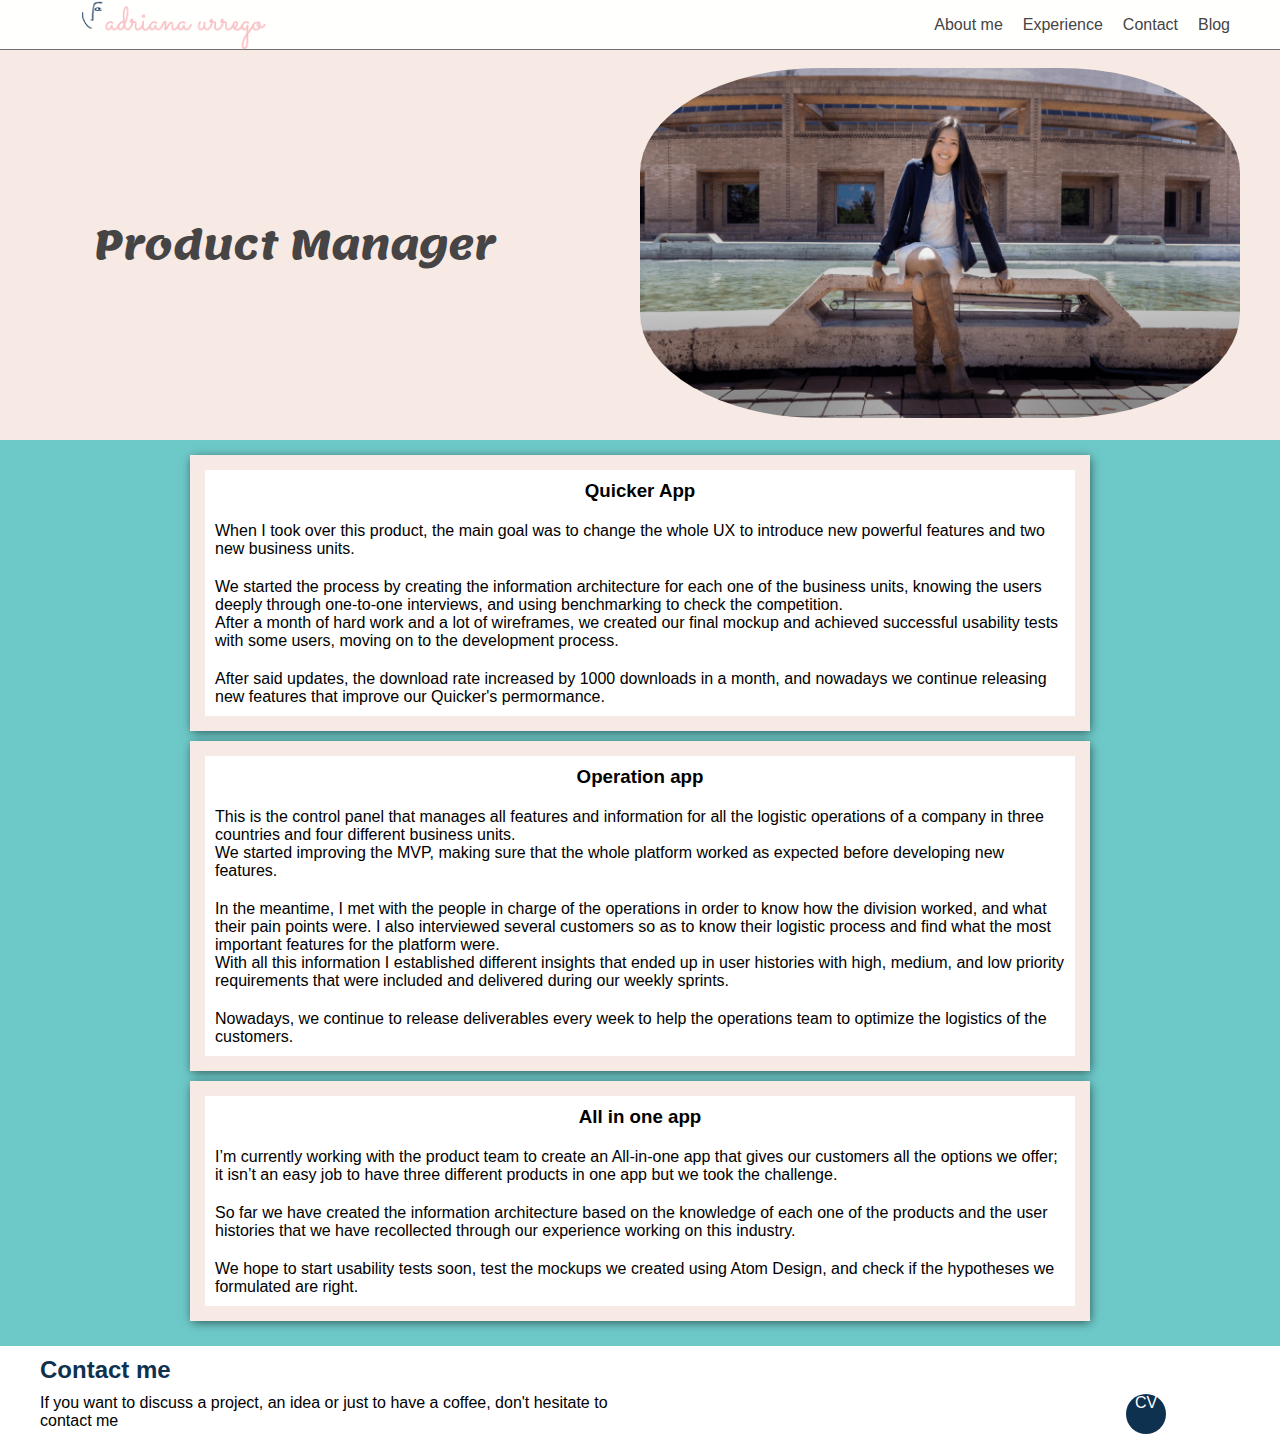
==== commit 552baecf: "Adición blog en subpáginas y ajustes a web-development" ====
--- a/Product-manager/index.html
+++ b/Product-manager/index.html
@@ -29,6 +29,9 @@
                     </li>
                     <li>
                         <a class="link" href="../Index.html" target="blank">Contact</a>
+                    </li>
+                    <li>
+                        <a class="link" href="https://adrianaurrego.wordpress.com/" target="blank">Blog</a>
                     </li>
                 </ol>
             </nav>
@@ -134,7 +137,7 @@
                     <a href="https://twitter.com/Adri_urrego18" target="_blank" class="social-link twitter"></a>
                     <a href="https://www.linkedin.com/in/luz-adriana-urrego-m%C3%A9ndez-198406157/" target="_blank" class="social-link linkedin"></a>
                     <a href="https://github.com/AdrianaUrrego" target="_blank" class="social-link github"></a>
-                    <a href="https://drive.google.com/file/d/14F1HP_ku7TA9KBJvaArZI9HIznFGgoQk/view?usp=sharing" target="_blank" class="social-link cv">CV</a>
+                    <a href="https://drive.google.com/file/d/1pRDgtssEUzJiuoyWZFGQGTPaUxqyoq2O/view?usp=sharing" target="_blank" class="social-link cv">CV</a>
                 </div>
             </div>            
         </div>
--- a/Product-manager/css/estilos.css
+++ b/Product-manager/css/estilos.css
@@ -307,19 +307,20 @@
     }
     .hero-image {
         position: absolute;
-        z-index: 1;
-        /* left: 0; */
+        /* z-index: 1; */
+        left: 0;
         right: 0;
         top: 0;
-        bottom: 0;
-        width: 50%;
-        border-radius: 20%
+        /* bottom: 0; */
+        width: 100%;
+        border-radius: 0%;
+        object-fit: cover;
     }
     h1 {
         font-size: 2em;
         z-index: 2;
         position: relative;
-        /* color: white; */
+        color: white;
     }
     .experience {
         padding: 15px;
@@ -396,9 +397,9 @@
     .hero-image {
         position: absolute;
         left: 0;
-        width: 80%;
+        width: 100%;
         margin: 0 auto;
-        border-radius: 0%;
+        /* border-radius: 0%; */
     }
     .sentence-img-container{
         display: block;
@@ -427,7 +428,7 @@
     }
     .form-and-social p{
         width: 100vw;
-        font-size: .9em;
+        /* font-size: .9em; */
     }
     /* .contact h2{
         font-size: 1em;
@@ -450,7 +451,7 @@
 }
 
 @media screen and (max-width: 480px){
-    .hero-image {
+    /* .hero-image {
         position: absolute;
         z-index: 1;
         left: 0;
@@ -459,7 +460,7 @@
         bottom: 0;
         width: 100%;
         border-radius: 0%
-    }
+    } */
     .hero-sentence{
         font-size: 1.5em;
         text-align: initial;
@@ -479,6 +480,9 @@
     .sentence-img-container figure{
         margin: 0 4em;
     }
+    .form-and-social p{        
+        font-size: .9em;
+    }
     /* .name-container label{
         width: 7em;
     }
